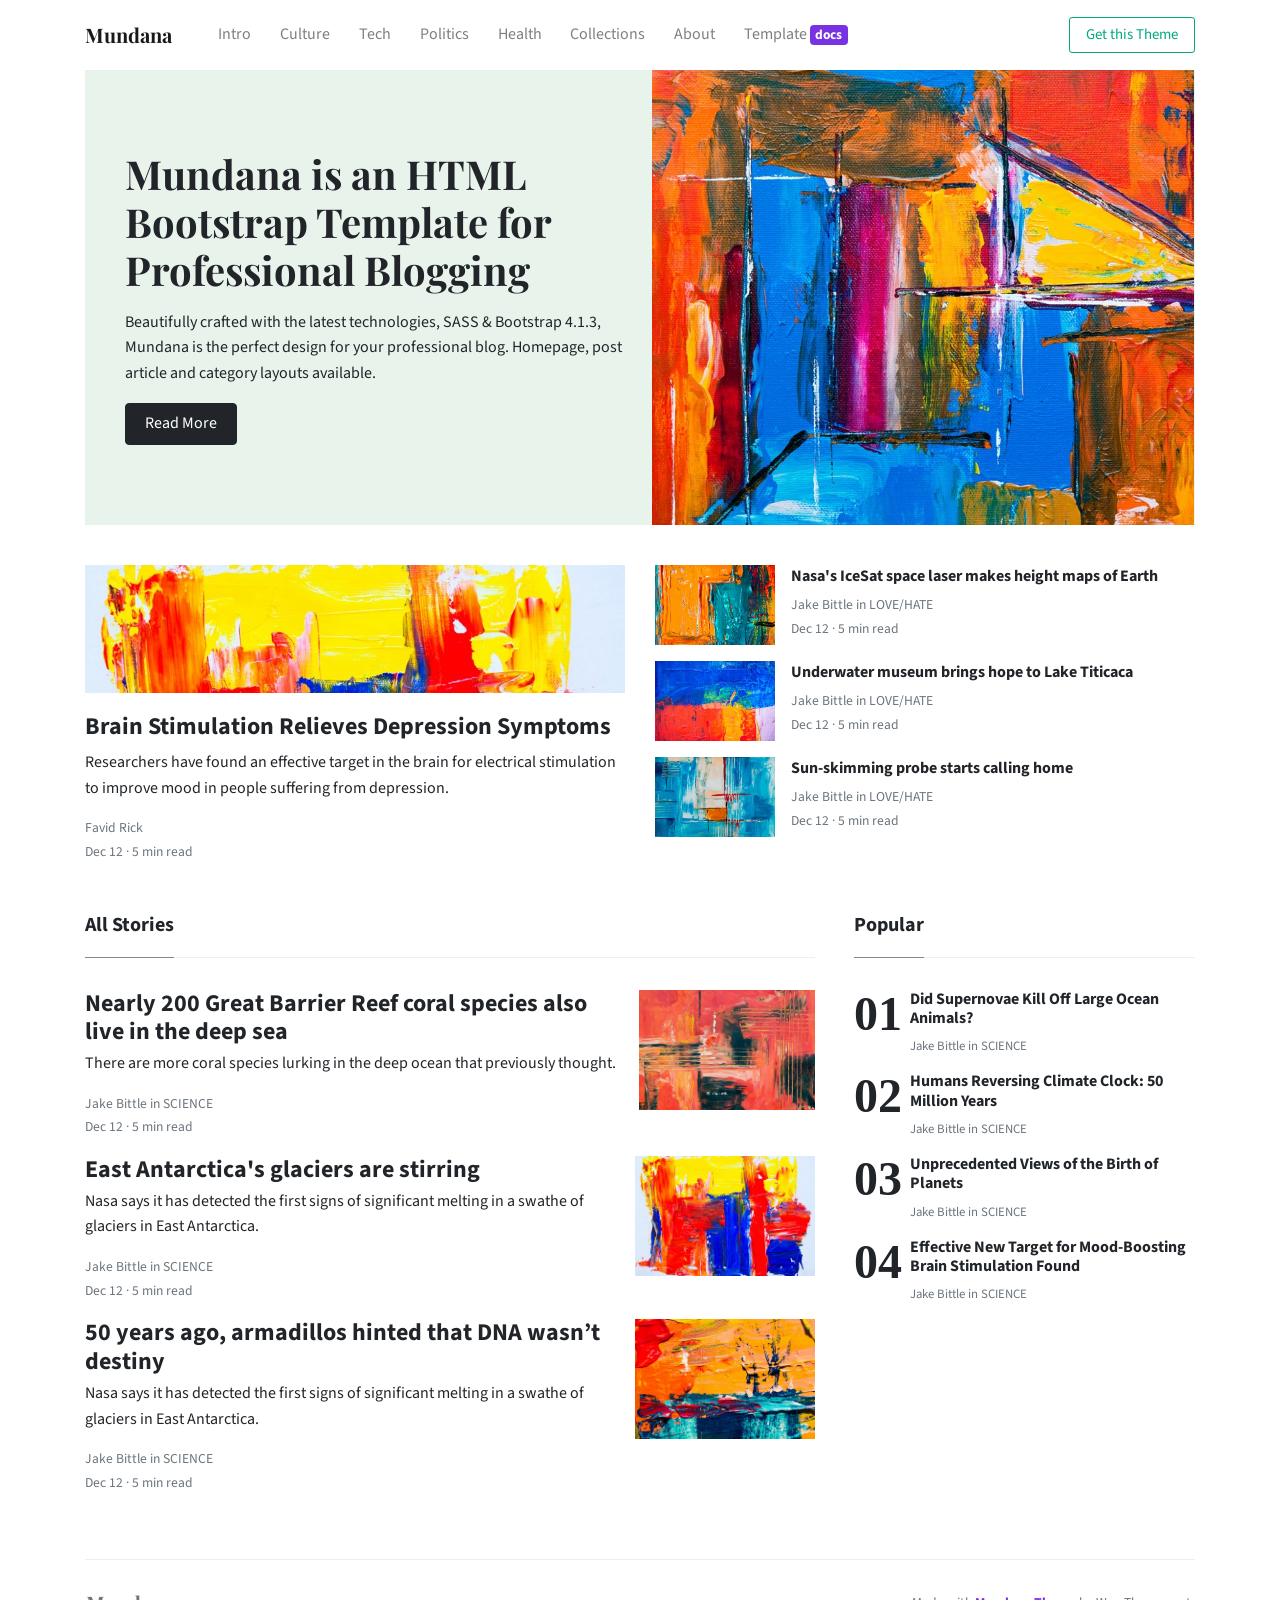
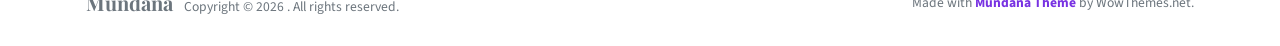
==== web/index.html @ 831888de "them button get this theme" ====
<!DOCTYPE html>
<html lang="en">
<head>
<meta charset="utf-8"/>
<link rel="apple-touch-icon" sizes="76x76" href="./assets/img/favicon.ico">
<link rel="icon" type="image/png" href="./assets/img/favicon.ico">
<meta http-equiv="X-UA-Compatible" content="IE=edge,chrome=1"/>
<title>Mundana Template by WowThemesNet</title>
<meta content='width=device-width, initial-scale=1.0, maximum-scale=1.0, user-scalable=0, shrink-to-fit=no' name='viewport'/>
<!-- Google Font -->
<link href="https://fonts.googleapis.com/css?family=Playfair+Display:400,700|Source+Sans+Pro:400,600,700" rel="stylesheet">
<!-- Font Awesome Icons -->
<link rel="stylesheet" href="https://use.fontawesome.com/releases/v5.3.1/css/all.css" integrity="sha384-mzrmE5qonljUremFsqc01SB46JvROS7bZs3IO2EmfFsd15uHvIt+Y8vEf7N7fWAU" crossorigin="anonymous">
<!-- Main CSS -->
<link href="./assets/css/main.css" rel="stylesheet"/>
</head>
<body>
<!--------------------------------------
NAVBAR
--------------------------------------->
<nav class="topnav navbar navbar-expand-lg navbar-light bg-white fixed-top">
<div class="container">
	<a class="navbar-brand" href="./index.html"><strong>Mundana</strong></a>
	<button class="navbar-toggler collapsed" type="button" data-toggle="collapse" data-target="#navbarColor02" aria-controls="navbarColor02" aria-expanded="false" aria-label="Toggle navigation">
	<span class="navbar-toggler-icon"></span>
	</button>
	<div class="navbar-collapse collapse" id="navbarColor02" style="">
		<ul class="navbar-nav mr-auto d-flex align-items-center">
			<li class="nav-item">
			<a class="nav-link" href="./index.html">Intro <span class="sr-only">(current)</span></a>
			</li>
			<li class="nav-item">
			<a class="nav-link" href="./article.html">Culture</a>
			</li>
			<li class="nav-item">
			<a class="nav-link" href="./article.html">Tech</a>
			</li>
			<li class="nav-item">
			<a class="nav-link" href="./article.html">Politics</a>
			</li>
			<li class="nav-item">
			<a class="nav-link" href="./article.html">Health</a>
			</li>
			<li class="nav-item">
			<a class="nav-link" href="./article.html">Collections</a>
			</li>            
			<li class="nav-item">
			<a class="nav-link" href="./about.html">About</a>
			</li>
			<li class="nav-item">
			<a class="nav-link" href="./docs.html">Template <span class="badge badge-secondary">docs</span></a>
			</li>
		</ul>
		<ul class="navbar-nav ml-auto d-flex align-items-center">
			<li class="nav-item highlight">
			<a class="nav-link" href="https://www.wowthemes.net/mundana-free-html-bootstrap-template/">Get this Theme</a>
			</li>
		</ul>
	</div>
</div>
</nav>
<!-- End Navbar -->
    
    
<!--------------------------------------
HEADER
--------------------------------------->
<div class="container">
	<div class="jumbotron jumbotron-fluid mb-3 pt-0 pb-0 bg-lightblue position-relative">
		<div class="pl-4 pr-0 h-100 tofront">
			<div class="row justify-content-between">
				<div class="col-md-6 pt-6 pb-6 align-self-center">
					<h1 class="secondfont mb-3 font-weight-bold">Mundana is an HTML Bootstrap Template for Professional Blogging</h1>
					<p class="mb-3">
						Beautifully crafted with the latest technologies, SASS & Bootstrap 4.1.3, Mundana is the perfect design for your professional blog. Homepage, post article and category layouts available.
					</p>
					<a href="./article.html" class="btn btn-dark">Read More</a>
				</div>
				<div class="col-md-6 d-none d-md-block pr-0" style="background-size:cover;background-image:url(./assets/img/demo/home.jpg);">	</div>
			</div>
		</div>
	</div>
</div>
<!-- End Header -->
    
    
<!--------------------------------------
MAIN
--------------------------------------->
    
<div class="container pt-4 pb-4">
	<div class="row">
		<div class="col-lg-6">
			<div class="card border-0 mb-4 box-shadow h-xl-300">              
                <div style="background-image: url(./assets/img/demo/1.jpg); height: 150px;    background-size: cover;    background-repeat: no-repeat;"></div>               
				<div class="card-body px-0 pb-0 d-flex flex-column align-items-start">
					<h2 class="h4 font-weight-bold">
					<a class="text-dark" href="./article.html">Brain Stimulation Relieves Depression Symptoms</a>
					</h2>
					<p class="card-text">
						 Researchers have found an effective target in the brain for electrical stimulation to improve mood in people suffering from depression.
					</p>
					<div>
						<small class="d-block"><a class="text-muted" href="./author.html">Favid Rick</a></small>
						<small class="text-muted">Dec 12 &middot; 5 min read</small>
					</div>
				</div>
			</div>
		</div>
		<div class="col-lg-6">
			<div class="flex-md-row mb-4 box-shadow h-xl-300">
				<div class="mb-3 d-flex align-items-center">
					<img height="80" src="./assets/img/demo/blog4.jpg">
					<div class="pl-3">
						<h2 class="mb-2 h6 font-weight-bold">
						<a class="text-dark" href="./article.html">Nasa's IceSat space laser makes height maps of Earth</a>
						</h2>
						<div class="card-text text-muted small">
							 Jake Bittle in LOVE/HATE
						</div>
						<small class="text-muted">Dec 12 &middot; 5 min read</small>
					</div>
				</div>
				<div class="mb-3 d-flex align-items-center">
					<img height="80" src="./assets/img/demo/blog5.jpg">
					<div class="pl-3">
						<h2 class="mb-2 h6 font-weight-bold">
						<a class="text-dark" href="./article.html">Underwater museum brings hope to Lake Titicaca</a>
						</h2>
						<div class="card-text text-muted small">
							 Jake Bittle in LOVE/HATE
						</div>
						<small class="text-muted">Dec 12 &middot; 5 min read</small>
					</div>
				</div>
				<div class="mb-3 d-flex align-items-center">
					<img height="80" src="./assets/img/demo/blog6.jpg">
					<div class="pl-3">
						<h2 class="mb-2 h6 font-weight-bold">
						<a class="text-dark" href="./article.html">Sun-skimming probe starts calling home</a>
						</h2>
						<div class="card-text text-muted small">
							 Jake Bittle in LOVE/HATE
						</div>
						<small class="text-muted">Dec 12 &middot; 5 min read</small>
					</div>
				</div>
			</div>
		</div>
	</div>
</div>
    
<div class="container">
	<div class="row justify-content-between">
		<div class="col-md-8">
			<h5 class="font-weight-bold spanborder"><span>All Stories</span></h5>
			<div class="mb-3 d-flex justify-content-between">
				<div class="pr-3">
					<h2 class="mb-1 h4 font-weight-bold">
					<a class="text-dark" href="./article.html">Nearly 200 Great Barrier Reef coral species also live in the deep sea</a>
					</h2>
					<p>
						There are more coral species lurking in the deep ocean that previously thought.
					</p>
					<div class="card-text text-muted small">
						 Jake Bittle in SCIENCE
					</div>
					<small class="text-muted">Dec 12 &middot; 5 min read</small>
				</div>
				<img height="120" src="./assets/img/demo/blog8.jpg">
			</div>
			<div class="mb-3 d-flex justify-content-between">
				<div class="pr-3">
					<h2 class="mb-1 h4 font-weight-bold">
					<a class="text-dark" href="./article.html">East Antarctica's glaciers are stirring</a>
					</h2>
					<p>
						Nasa says it has detected the first signs of significant melting in a swathe of glaciers in East Antarctica.
					</p>
					<div class="card-text text-muted small">
						 Jake Bittle in SCIENCE
					</div>
					<small class="text-muted">Dec 12 &middot; 5 min read</small>
				</div>
				<img height="120" src="./assets/img/demo/1.jpg">
			</div>
			<div class="mb-3 d-flex justify-content-between">
				<div class="pr-3">
					<h2 class="mb-1 h4 font-weight-bold">
					<a class="text-dark" href="./article.html">50 years ago, armadillos hinted that DNA wasn’t destiny</a>
					</h2>
					<p>
						Nasa says it has detected the first signs of significant melting in a swathe of glaciers in East Antarctica.
					</p>
					<div class="card-text text-muted small">
						 Jake Bittle in SCIENCE
					</div>
					<small class="text-muted">Dec 12 &middot; 5 min read</small>
				</div>
				<img height="120" src="./assets/img/demo/5.jpg">
			</div>
		</div>
		<div class="col-md-4 pl-4">
            <h5 class="font-weight-bold spanborder"><span>Popular</span></h5>
			<ol class="list-featured">
				<li>
				<span>
				<h6 class="font-weight-bold">
				<a href="./article.html" class="text-dark">Did Supernovae Kill Off Large Ocean Animals?</a>
				</h6>
				<p class="text-muted">
					Jake Bittle in SCIENCE
				</p>
				</span>
				</li>
				<li>
				<span>
				<h6 class="font-weight-bold">
				<a href="./article.html" class="text-dark">Humans Reversing Climate Clock: 50 Million Years</a>
				</h6>
				<p class="text-muted">
					Jake Bittle in SCIENCE
				</p>
				</span>
				</li>
				<li>
				<span>
				<h6 class="font-weight-bold">
				<a href="./article.html" class="text-dark">Unprecedented Views of the Birth of Planets</a>
				</h6>
				<p class="text-muted">
					Jake Bittle in SCIENCE
				</p>
				</span>
				</li>
				<li>
				<span>
				<h6 class="font-weight-bold">
				<a href="./article.html" class="text-dark">Effective New Target for Mood-Boosting Brain Stimulation Found</a>
				</h6>
				<p class="text-muted">
					Jake Bittle in SCIENCE
				</p>
				</span>
				</li>
			</ol>
		</div>
	</div>
</div>
    
<!--------------------------------------
FOOTER
--------------------------------------->
<div class="container mt-5">
	<footer class="bg-white border-top p-3 text-muted small">
	<div class="row align-items-center justify-content-between">
		<div>
            <span class="navbar-brand mr-2"><strong>Mundana</strong></span> Copyright &copy;
			<script>document.write(new Date().getFullYear())</script>
			 . All rights reserved.
		</div>
		<div>
			Made with <a target="_blank" class="text-secondary font-weight-bold" href="https://www.wowthemes.net/mundana-free-html-bootstrap-template/">Mundana Theme</a> by WowThemes.net.
		</div>
	</div>
	</footer>
</div>
<!-- End Footer -->
    
<!--------------------------------------
JAVASCRIPTS
--------------------------------------->
<script src="./assets/js/vendor/jquery.min.js" type="text/javascript"></script>
<script src="./assets/js/vendor/popper.min.js" type="text/javascript"></script>
<script src="./assets/js/vendor/bootstrap.min.js" type="text/javascript"></script>
<script src="./assets/js/functions.js" type="text/javascript"></script>
</body>
</html>
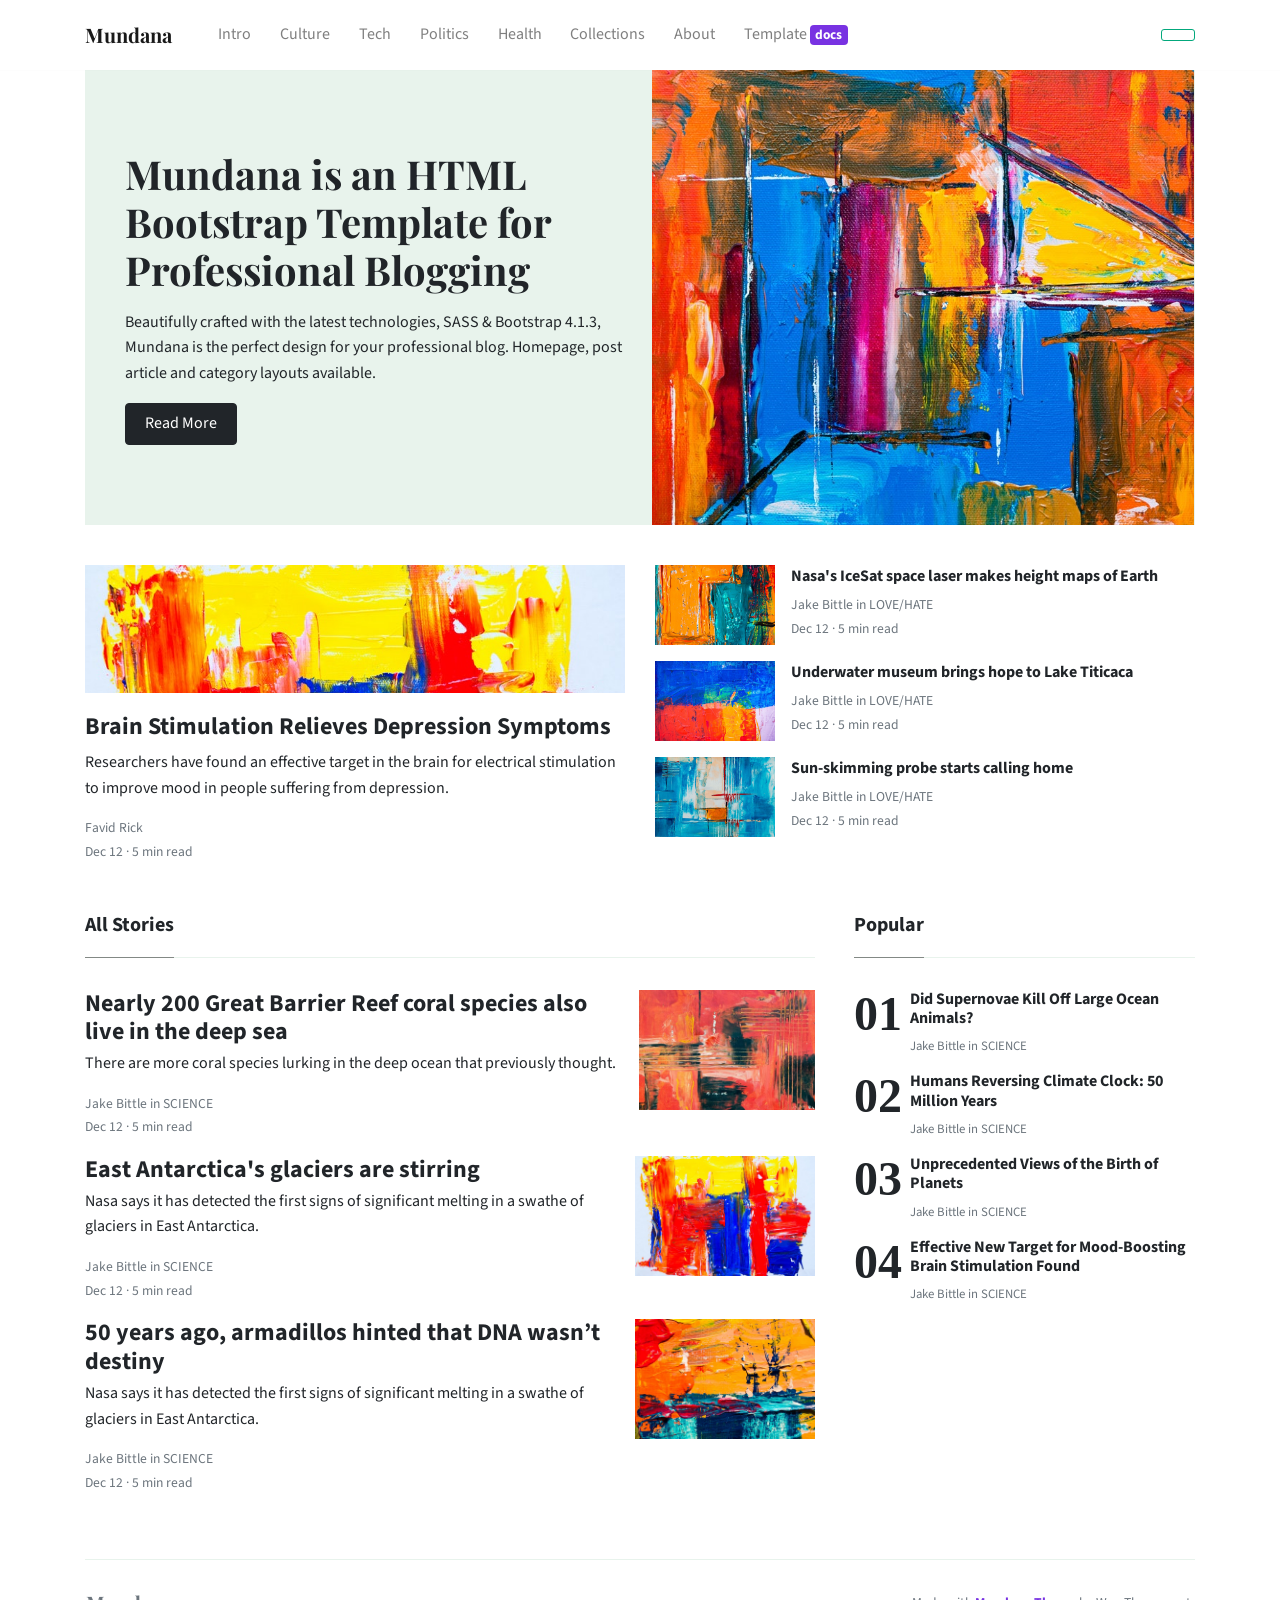
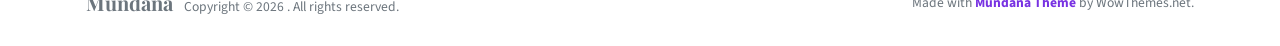
==== commit f6c31919: "Delete colume in index.html" ====
--- a/web/index.html
+++ b/web/index.html
@@ -53,7 +53,7 @@
 		</ul>
 		<ul class="navbar-nav ml-auto d-flex align-items-center">
 			<li class="nav-item highlight">
-			<a class="nav-link" href="https://www.wowthemes.net/mundana-free-html-bootstrap-template/">Get this Theme</a>
+			<a class="nav-link" href="https://www.wowthemes.net/mundana-free-html-bootstrap-template/"></a>
 			</li>
 		</ul>
 	</div>
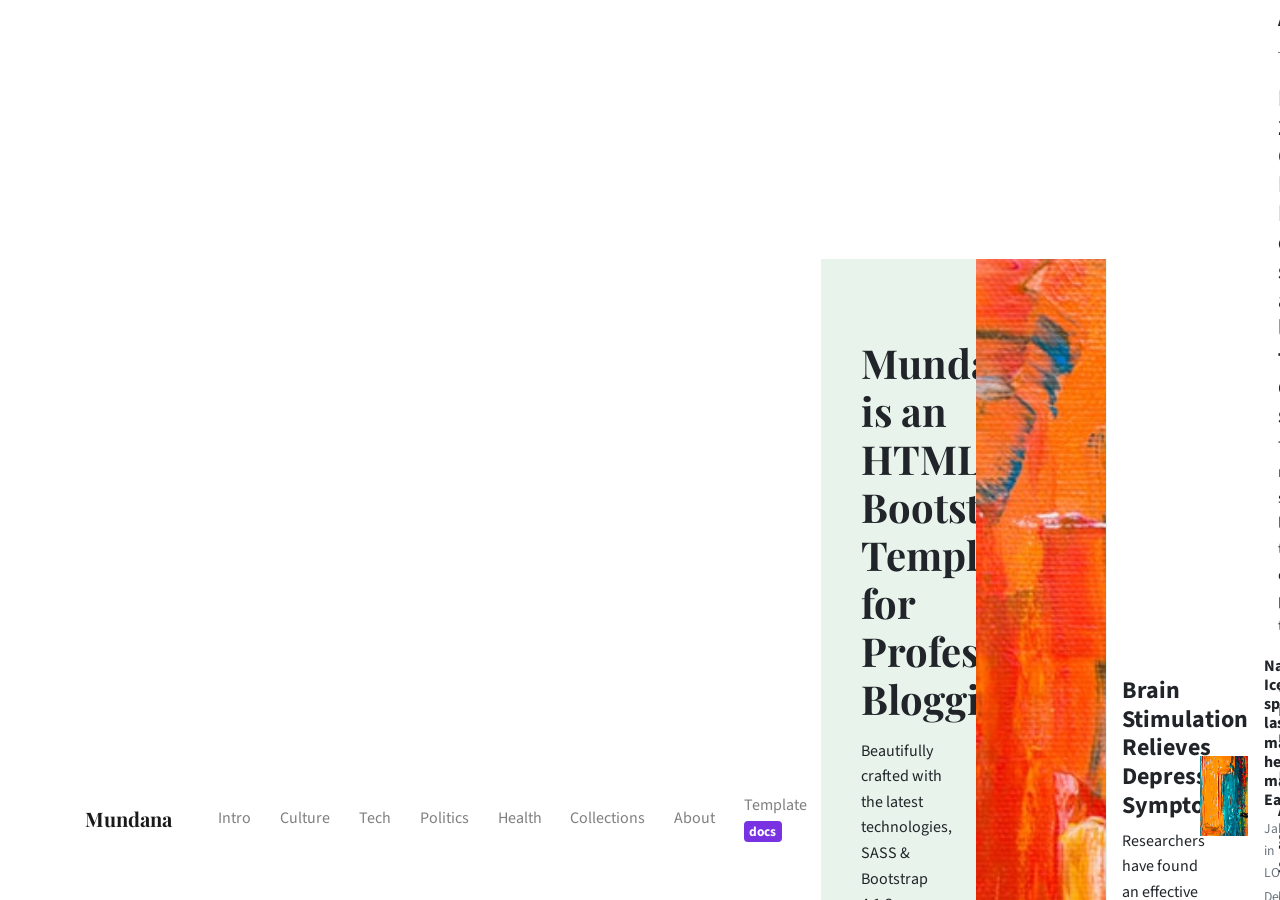
==== commit 15e462f7: "commit kiem tra" ====
--- a/web/index.html
+++ b/web/index.html
@@ -53,7 +53,7 @@
 		</ul>
 		<ul class="navbar-nav ml-auto d-flex align-items-center">
 			<li class="nav-item highlight">
-			<a class="nav-link" href="https://www.wowthemes.net/mundana-free-html-bootstrap-template/"></a>
+			<a class="n
 			</li>
 		</ul>
 	</div>
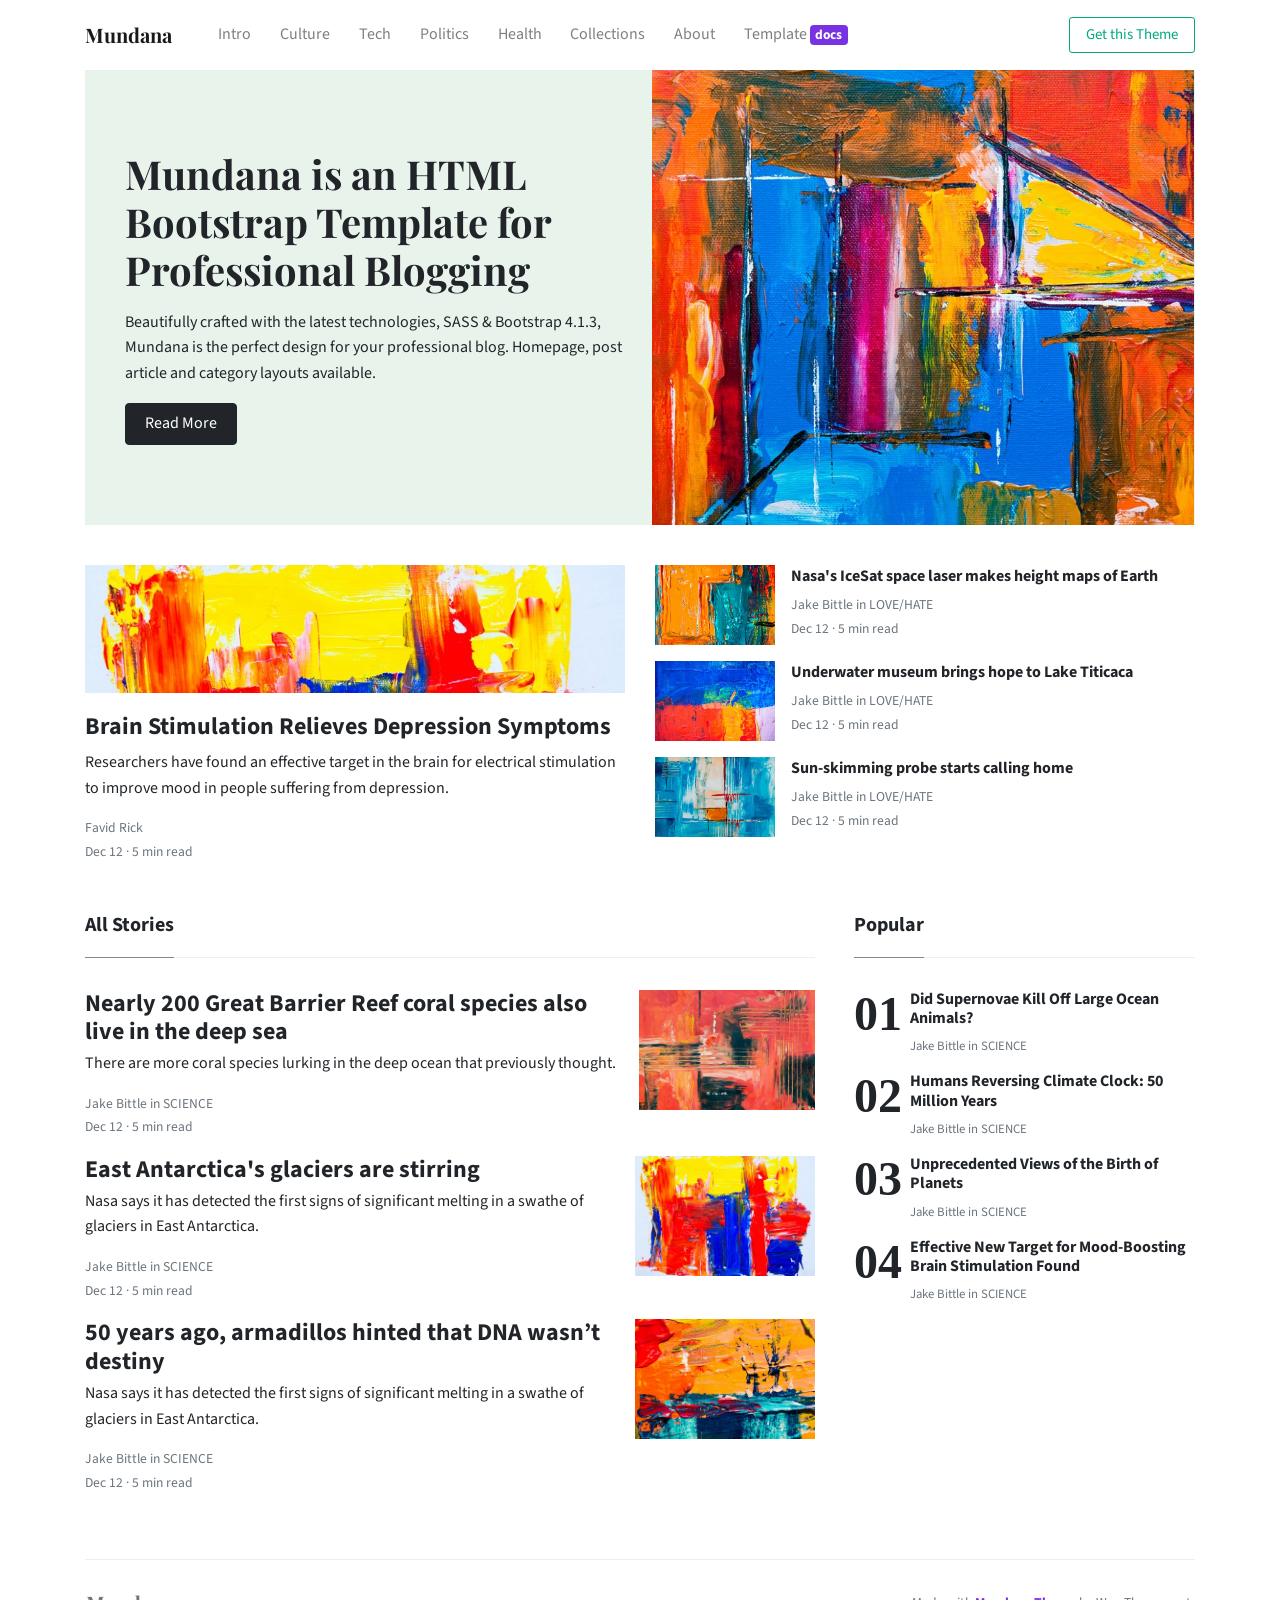
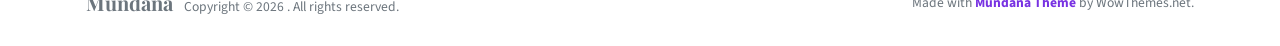
==== commit 2acbf936: "test lan 1" ====
--- a/web/index.html
+++ b/web/index.html
@@ -53,7 +53,7 @@
 		</ul>
 		<ul class="navbar-nav ml-auto d-flex align-items-center">
 			<li class="nav-item highlight">
-			<a class="n
+			<a class="nav-link" href="https://www.wowthemes.net/mundana-free-html-bootstrap-template/">Get this Theme</a>
 			</li>
 		</ul>
 	</div>
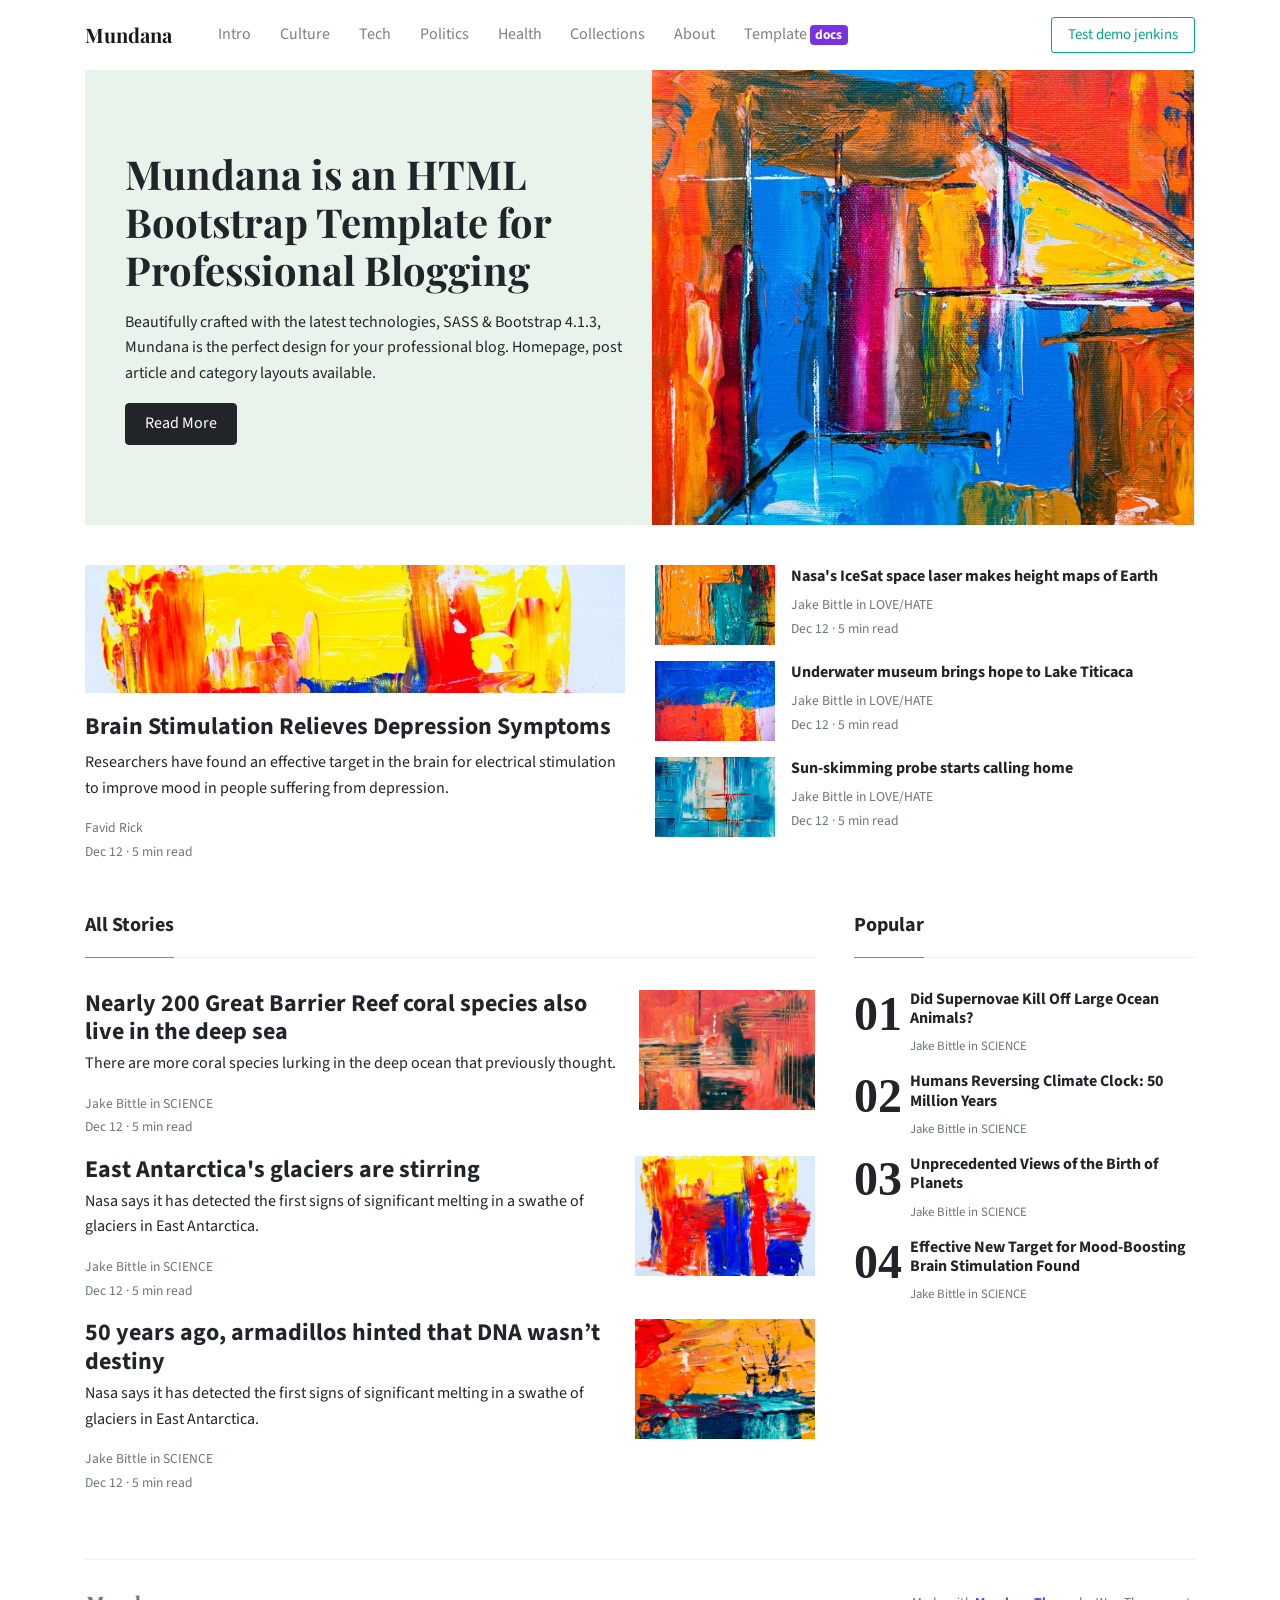
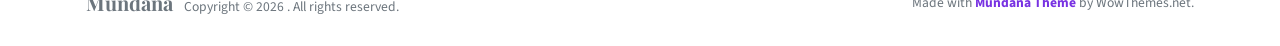
==== commit 1bd93b8c: "commit thu nghiem" ====
--- a/web/index.html
+++ b/web/index.html
@@ -53,7 +53,7 @@
 		</ul>
 		<ul class="navbar-nav ml-auto d-flex align-items-center">
 			<li class="nav-item highlight">
-			<a class="nav-link" href="https://www.wowthemes.net/mundana-free-html-bootstrap-template/">Get this Theme</a>
+			<a class="nav-link" href="https://www.wowthemes.net/mundana-free-html-bootstrap-template/">Test demo jenkins</a>
 			</li>
 		</ul>
 	</div>
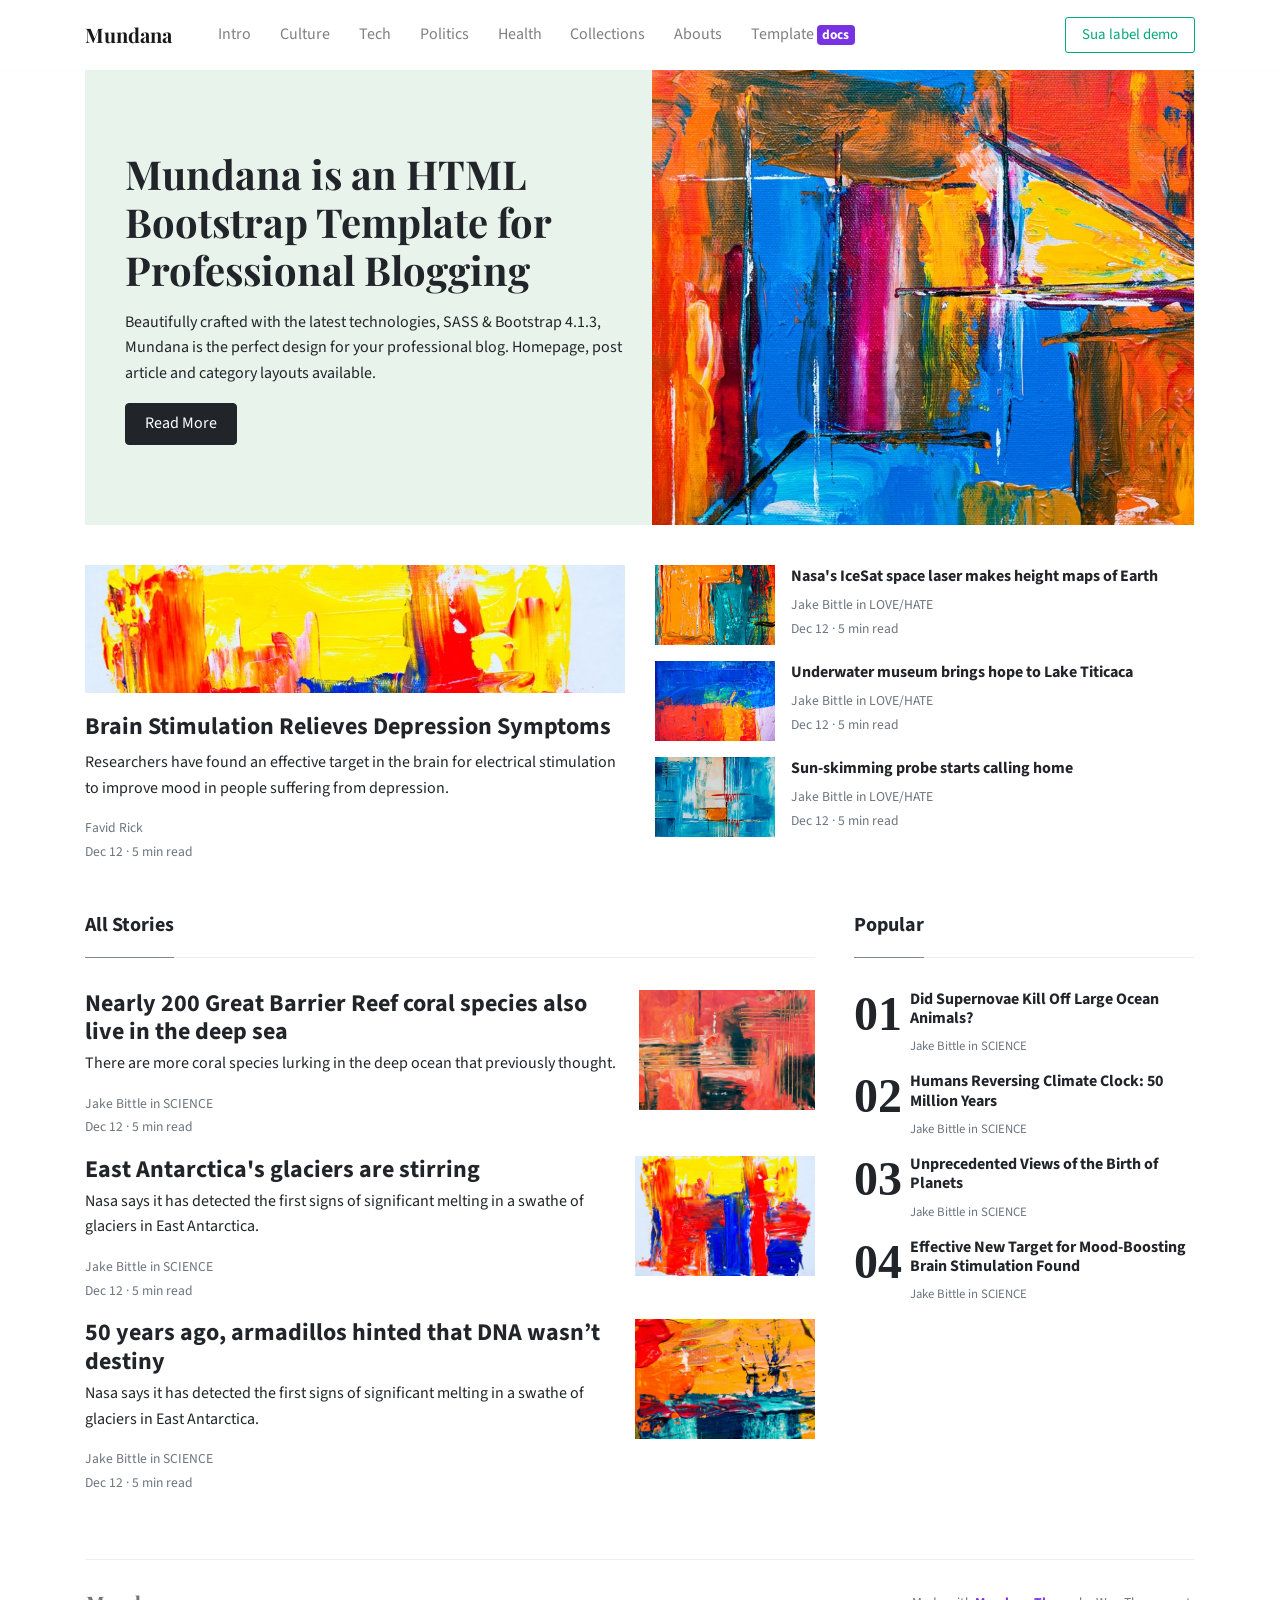
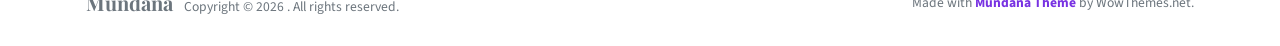
==== commit 8ef87d89: "commit thu nghiem" ====
--- a/web/index.html
+++ b/web/index.html
@@ -45,7 +45,7 @@
 			<a class="nav-link" href="./article.html">Collections</a>
 			</li>            
 			<li class="nav-item">
-			<a class="nav-link" href="./about.html">About</a>
+			<a class="nav-link" href="./about.html">Abouts</a>
 			</li>
 			<li class="nav-item">
 			<a class="nav-link" href="./docs.html">Template <span class="badge badge-secondary">docs</span></a>
@@ -53,7 +53,7 @@
 		</ul>
 		<ul class="navbar-nav ml-auto d-flex align-items-center">
 			<li class="nav-item highlight">
-			<a class="nav-link" href="https://www.wowthemes.net/mundana-free-html-bootstrap-template/">Test demo jenkins</a>
+			<a class="nav-link" href="https://www.wowthemes.net/mundana-free-html-bootstrap-template/">Sua label demo</a>
 			</li>
 		</ul>
 	</div>
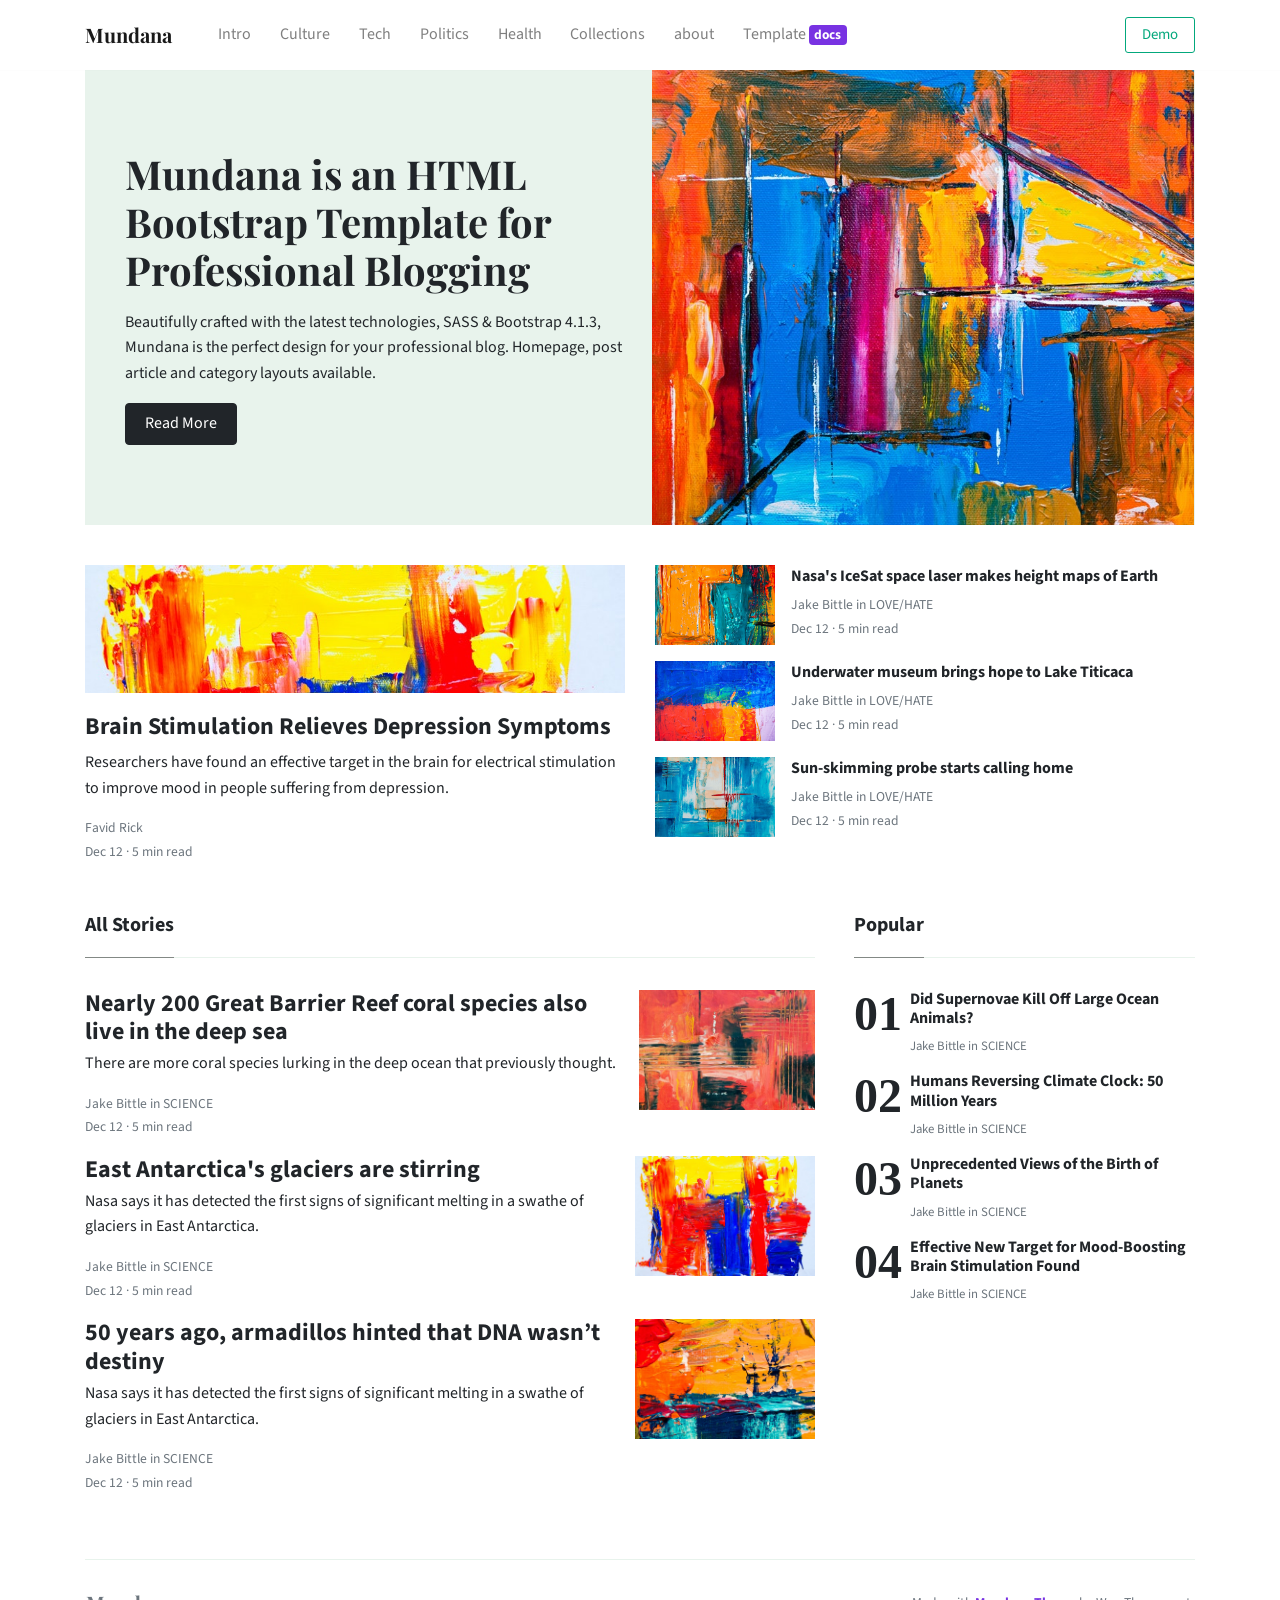
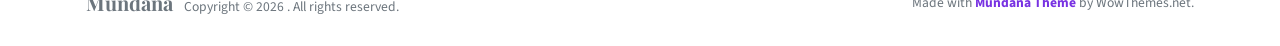
==== commit 19d6a120: "commit thu nghiem" ====
--- a/web/index.html
+++ b/web/index.html
@@ -45,7 +45,7 @@
 			<a class="nav-link" href="./article.html">Collections</a>
 			</li>            
 			<li class="nav-item">
-			<a class="nav-link" href="./about.html">Abouts</a>
+			<a class="nav-link" href="./about.html">about</a>
 			</li>
 			<li class="nav-item">
 			<a class="nav-link" href="./docs.html">Template <span class="badge badge-secondary">docs</span></a>
@@ -53,7 +53,7 @@
 		</ul>
 		<ul class="navbar-nav ml-auto d-flex align-items-center">
 			<li class="nav-item highlight">
-			<a class="nav-link" href="https://www.wowthemes.net/mundana-free-html-bootstrap-template/">Sua label demo</a>
+			<a class="nav-link" href="https://www.wowthemes.net/mundana-free-html-bootstrap-template/">Demo</a>
 			</li>
 		</ul>
 	</div>
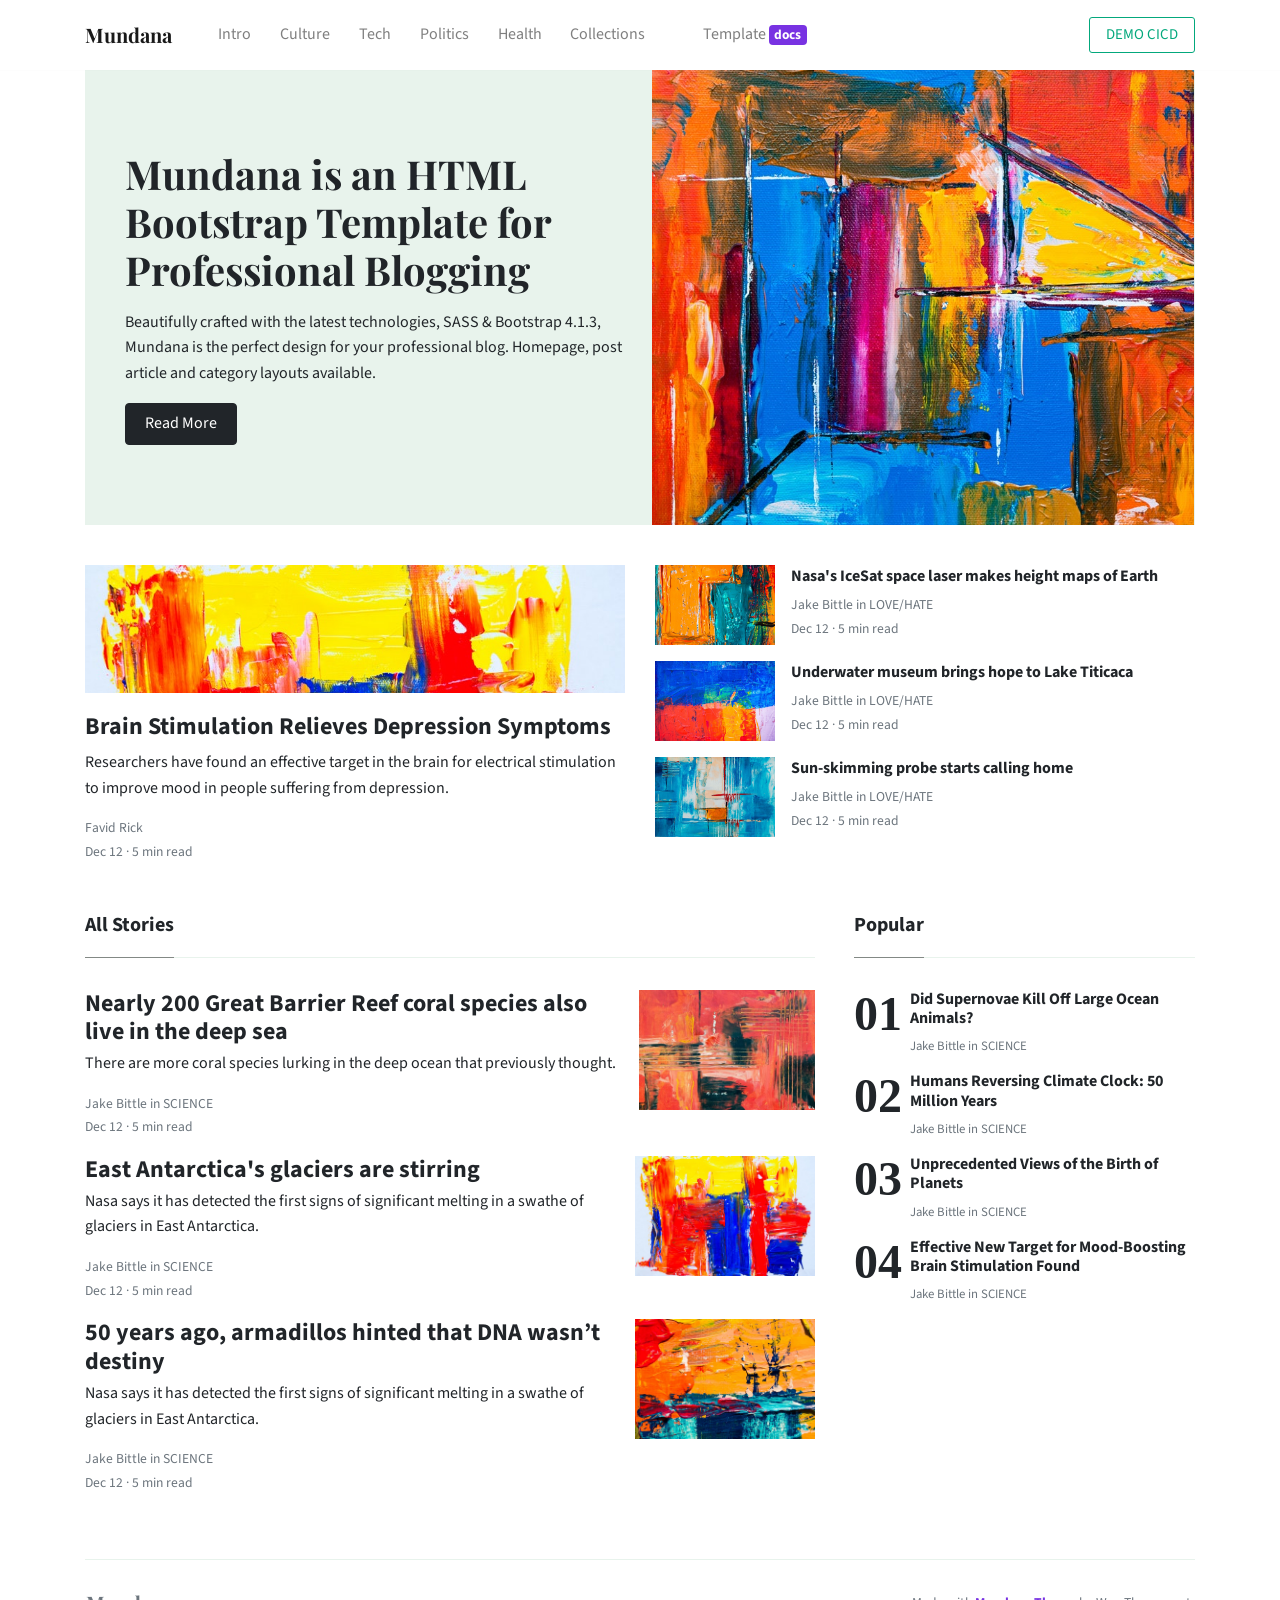
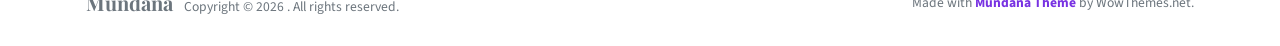
==== commit c726dba9: "commit" ====
--- a/web/index.html
+++ b/web/index.html
@@ -45,7 +45,7 @@
 			<a class="nav-link" href="./article.html">Collections</a>
 			</li>            
 			<li class="nav-item">
-			<a class="nav-link" href="./about.html">about</a>
+			<a class="nav-link" href="./about.html"></a>
 			</li>
 			<li class="nav-item">
 			<a class="nav-link" href="./docs.html">Template <span class="badge badge-secondary">docs</span></a>
@@ -53,7 +53,7 @@
 		</ul>
 		<ul class="navbar-nav ml-auto d-flex align-items-center">
 			<li class="nav-item highlight">
-			<a class="nav-link" href="https://www.wowthemes.net/mundana-free-html-bootstrap-template/">Demo</a>
+			<a class="nav-link" href="https://www.wowthemes.net/mundana-free-html-bootstrap-template/">DEMO CICD</a>
 			</li>
 		</ul>
 	</div>
